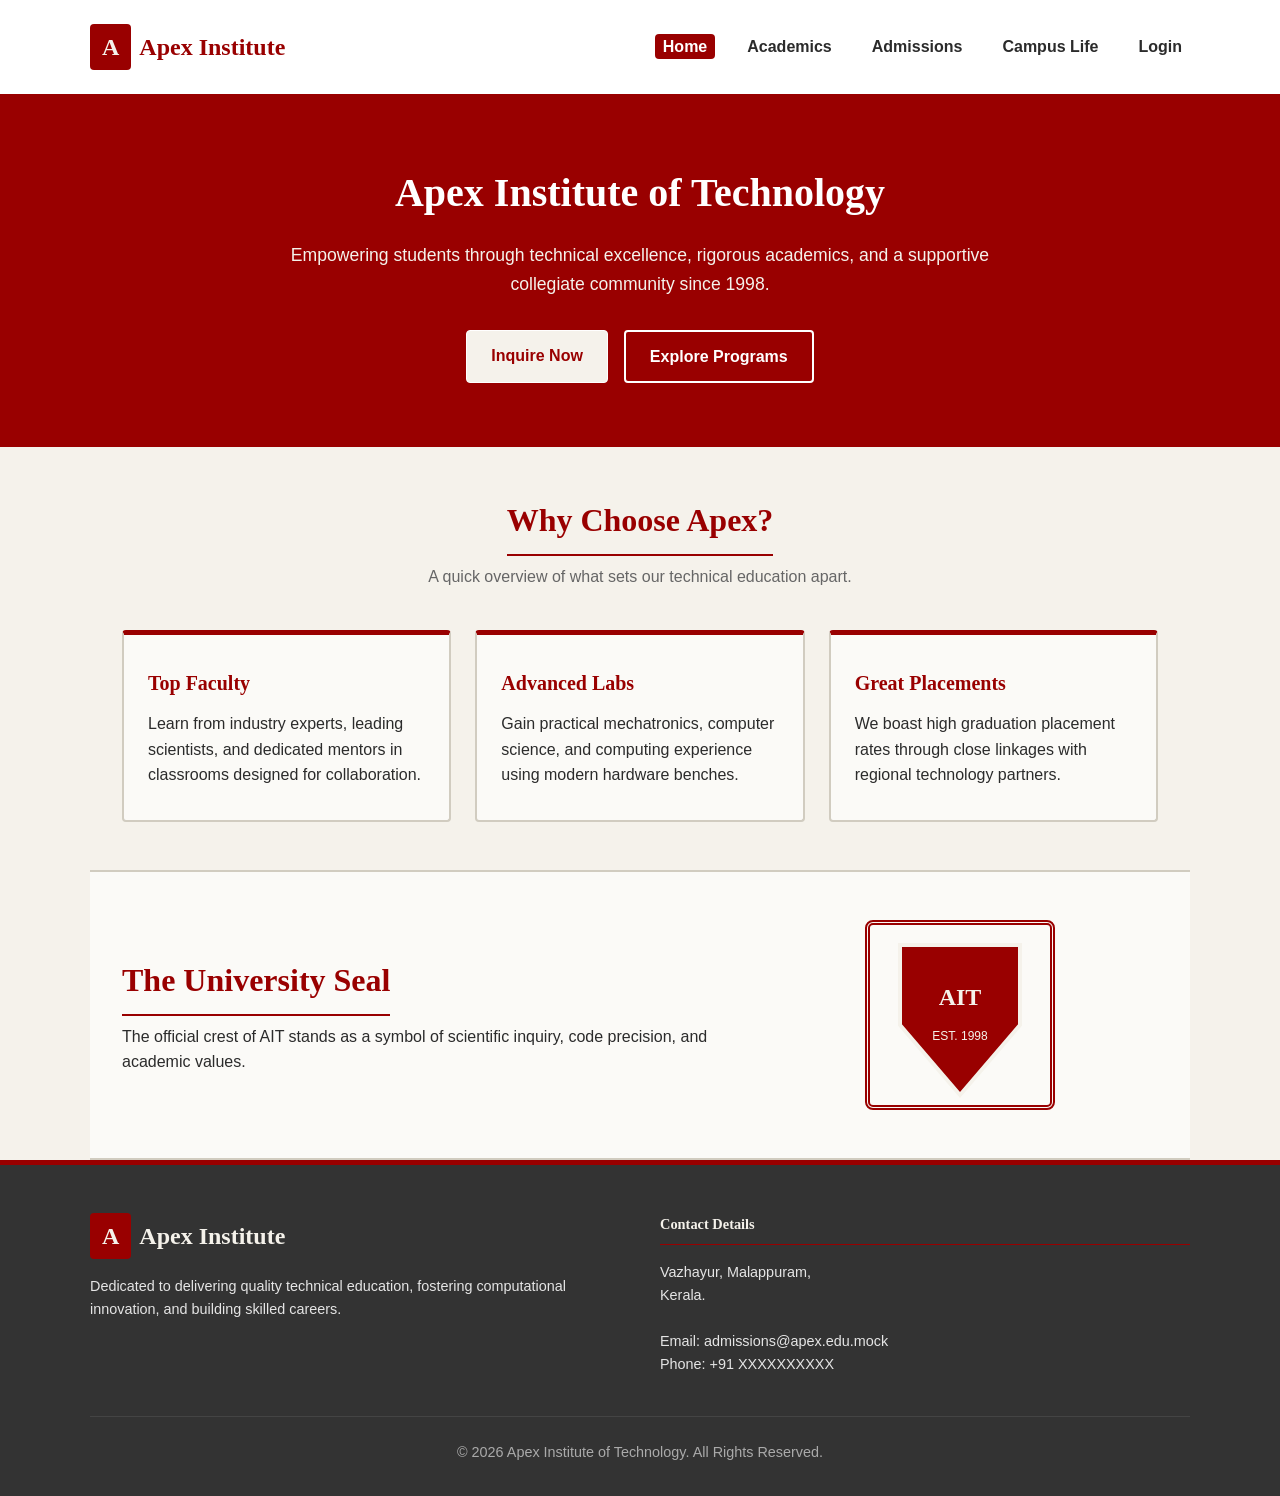
==== index.html @ f692a54b "initial commit" ====
<html>
<head>
   <title>Home | Apex Institute of Technology</title>
  <link rel="stylesheet" href="style.css">
</head>
<body>

  <header>
    <div class="nav-container">
      <a href="index.html" class="logo" id="header-logo">
        <div class="logo-icon">A</div>
        <span class="logo-text">Apex Institute</span>
      </a>
      <nav aria-label="Main Navigation">
        <ul class="nav-links">
          <li><a href="index.html" class="active" id="nav-home">Home</a></li>
          <li><a href="academics.html" id="nav-academics">Academics</a></li>
          <li><a href="admissions.html" id="nav-admissions">Admissions</a></li>
          <li><a href="campus.html" id="nav-campus">Campus Life</a></li>
          <li><a href="login.html" id="nav-login">Login</a></li>
        </ul>
      </nav>
    </div>
  </header>

  <section class="hero" aria-label="Welcome Banner">
    <h1>Apex Institute of Technology</h1>
    <p>Empowering students through technical excellence, rigorous academics, and a supportive collegiate community since 1998.</p>
    <div class="hero-btns">
      <a href="admissions.html" class="btn btn-primary" id="hero-btn-apply">Inquire Now</a>
      <a href="academics.html" class="btn btn-outline" id="hero-btn-courses">Explore Programs</a>
    </div>
  </section>

  <main>
    <section class="section" aria-label="Key Highlights">
      <div class="section-header">
        <h2 class="section-title">Why Choose Apex?</h2>
        <p class="section-subtitle">A quick overview of what sets our technical education apart.</p>
      </div>
      
      <div class="grid-three">
        <div class="card" id="card-faculty">
          <h3 class="card-title">Top Faculty</h3>
          <p>Learn from industry experts, leading scientists, and dedicated mentors in classrooms designed for collaboration.</p>
        </div>
        
        <div class="card" id="card-research">
          <h3 class="card-title">Advanced Labs</h3>
          <p>Gain practical mechatronics, computer science, and computing experience using modern hardware benches.</p>
        </div>
        
        <div class="card" id="card-placements">
          <h3 class="card-title">Great Placements</h3>
          <p>We boast high graduation placement rates through close linkages with regional technology partners.</p>
        </div>
      </div>
    </section>

    <section class="section canvas-section" aria-label="University Emblem">
      <div class="canvas-container">
        <div class="canvas-info">
          <h2 class="section-title" style="text-align: left;">The University Seal</h2>
          <p>The official crest of AIT stands as a symbol of scientific inquiry, code precision, and academic values.</p>
        </div>
        <div class="canvas-visual">
          <canvas id="academic-shield" width="180" height="180" aria-label="Apex Academic Seal Shield">
            Apex Crest
          </canvas>
        </div>
      </div>
    </section>
  </main>

  <footer>
    <div class="footer-container">
      <div class="footer-grid">
        <div class="footer-col">
          <div class="footer-logo">
            <div class="logo-icon">A</div>
            <span class="logo-text">Apex Institute</span>
          </div>
          <p>Dedicated to delivering quality technical education, fostering computational innovation, and building skilled careers.</p>
        </div>

        <div class="footer-col">
          <h4>Contact Details</h4>
          <p>
            Vazhayur, Malappuram,<br>
            Kerala.<br><br>
            Email: admissions@apex.edu.mock<br>
            Phone: +91 XXXXXXXXXX
          </p>
        </div>
      </div>
      <div class="footer-bottom">
        <p>&copy; 2026 Apex Institute of Technology. All Rights Reserved.</p>
      </div>
    </div>
  </footer>

  <script src="jquery-3.7.1.min.js"></script>
  <script src="main.js"></script>
</body>
</html>
---- style.css ----
* {
  box-sizing: border-box;
  margin: 0;
  padding: 0;
}

body {
  font-family: Arial, sans-serif;
  color: #2b2b2b;
  background-color: #f5f2eb;
  line-height: 1.6;
}

h1,
h2,
h3,
h4 {
  font-family: Georgia, serif;
  color: #990000;
  margin-bottom: 0.5rem;
}

a {
  text-decoration: none;
  color: inherit;
}

header {
  background-color: #ffffff;
  border-bottom: 3px solid #990000;
  padding: 1.5rem 2rem;
}

.nav-container {
  max-width: 1100px;
  margin: 0 auto;
  display: flex;
  justify-content: space-between;
  align-items: center;
}

.logo {
  display: flex;
  align-items: center;
  gap: 0.5rem;
}

.logo-icon {
  background-color: #990000;
  color: #f5f2eb;
  font-family: Georgia, serif;
  font-weight: bold;
  padding: 0.25rem 0.75rem;
  font-size: 1.5rem;
  border-radius: 4px;
}

.logo-text {
  font-family: Georgia, serif;
  font-size: 1.5rem;
  font-weight: bold;
  color: #990000;
}

.nav-links {
  display: flex;
  list-style: none;
  gap: 1.5rem;
}

.nav-links a {
  font-weight: bold;
  color: #2b2b2b;
  padding: 0.25rem 0.5rem;
}

.nav-links a:hover,
.nav-links a.active {
  color: #ffffff;
  background-color: #990000;
  border-radius: 4px;
}

.hero {
  background-color: #990000;
  color: #f5f2eb;
  padding: 4rem 2rem;
  text-align: center;
}

.hero h1 {
  color: #ffffff;
  font-size: 2.5rem;
  margin-bottom: 1rem;
}

.hero p {
  font-size: 1.1rem;
  max-width: 700px;
  margin: 0 auto 2rem auto;
}

.hero-btns {
  display: flex;
  justify-content: center;
  gap: 1rem;
}

.btn {
  display: inline-block;
  padding: 0.75rem 1.5rem;
  font-weight: bold;
  border-radius: 4px;
  cursor: pointer;
  border: none;
  font-size: 1rem;
}

.btn-primary {
  background-color: #f5f2eb;
  color: #990000;
  border: 1px solid #ffffff;
}

.btn-primary:hover {
  background-color: #e5e2db;
}

.btn-outline {
  background-color: transparent;
  color: #ffffff;
  border: 2px solid #ffffff;
}

.btn-outline:hover {
  background-color: rgba(255, 255, 255, 0.1);
}

.section {
  max-width: 1100px;
  margin: 0 auto;
  padding: 3rem 2rem;
}

.section-header {
  text-align: center;
  margin-bottom: 2.5rem;
}

.section-title {
  font-size: 2rem;
  border-bottom: 2px solid #990000;
  display: inline-block;
  padding-bottom: 0.5rem;
  margin-bottom: 0.5rem;
}

.section-subtitle {
  color: #666666;
  font-size: 1rem;
}

.grid-three {
  display: flex;
  gap: 1.5rem;
  flex-wrap: wrap;
}

.card {
  background-color: #fbfaf7;
  border: 2px solid #d1ccc0;
  border-top: 5px solid #990000;
  border-radius: 4px;
  padding: 2rem 1.5rem;
  flex: 1;
  min-width: 280px;
}

.card-title {
  font-size: 1.25rem;
  margin-bottom: 0.75rem;
}

.canvas-section {
  background-color: #fbfaf7;
  border-top: 2px solid #d1ccc0;
  border-bottom: 2px solid #d1ccc0;
}

.canvas-container {
  display: flex;
  align-items: center;
  justify-content: space-between;
  gap: 3rem;
}

.canvas-info {
  flex: 1.2;
}

.canvas-visual {
  flex: 0.8;
  display: flex;
  justify-content: center;
}

#academic-shield {
  background-color: #fbfaf7;
  border: 5px double #990000;
  border-radius: 8px;
}

ul.styled-list {
  list-style: none;
}

ul.styled-list li {
  margin-bottom: 1.25rem;
  padding-left: 1.25rem;
  position: relative;
}

ul.styled-list li::before {
  content: '▪';
  color: #990000;
  position: absolute;
  left: 0;
}

ul.styled-list li strong {
  display: block;
  color: #990000;
  margin-bottom: 0.2rem;
}

.table-container {
  background-color: #fbfaf7;
  border: 2px solid #990000;
  border-radius: 4px;
  overflow-x: auto;
  margin-bottom: 2rem;
}

table {
  width: 100%;
  border-collapse: collapse;
}

th {
  background-color: #990000;
  color: #ffffff;
  font-family: Georgia, serif;
  font-weight: bold;
  padding: 1rem;
  text-align: left;
  border-bottom: 2px solid #7f0000;
}

td {
  padding: 1rem;
  border-bottom: 1px solid #d1ccc0;
}

tbody tr:nth-child(even) {
  background-color: #f5f2eb;
}

.badge-program {
  background-color: #990000;
  color: #ffffff;
  padding: 0.15rem 0.5rem;
  font-size: 0.8rem;
  font-weight: bold;
  border-radius: 2px;
}

.form-card {
  background-color: #fbfaf7;
  border: 2px solid #990000;
  border-radius: 4px;
  padding: 2.5rem;
  max-width: 750px;
  margin: 0 auto;
}

.form-group {
  margin-bottom: 1.5rem;
}

.form-row {
  display: flex;
  gap: 1.5rem;
}

.form-row .form-group {
  flex: 1;
}

label {
  display: block;
  font-weight: bold;
  margin-bottom: 0.5rem;
  color: #990000;
}

input[type="text"],
input[type="email"],
input[type="tel"],
input[type="date"],
input[type="password"],
select,
textarea {
  width: 100%;
  padding: 0.75rem;
  border: 1px solid #d1ccc0;
  border-radius: 4px;
  font-size: 0.95rem;
  background-color: #ffffff;
  color: #2b2b2b;
  outline: none;
}

input:focus,
select:focus,
textarea:focus {
  border: 2px solid #990000;
}

.radio-group,
.checkbox-group {
  margin-top: 0.5rem;
}

.option-label {
  display: block;
  margin-bottom: 0.5rem;
  font-weight: normal;
  cursor: pointer;
}

input[type="radio"],
input[type="checkbox"] {
  margin-right: 0.5rem;
  accent-color: #990000;
}

textarea {
  resize: vertical;
  min-height: 100px;
}

.form-disclaimer {
  font-size: 0.85rem;
  color: #666666;
  margin-bottom: 1.5rem;
}

.gallery-grid {
  display: flex;
  gap: 1.5rem;
  flex-wrap: wrap;
}

.gallery-item {
  background-color: #fbfaf7;
  border: 2px solid #d1ccc0;
  border-radius: 4px;
  width: calc(50% - 0.75rem);
  min-width: 290px;
  overflow: hidden;
}

.gallery-item img {
  width: 100%;
  height: 220px;
  object-fit: cover;
  display: block;
  border-bottom: 2px solid #d1ccc0;
}

.gallery-caption {
  padding: 1rem;
}

.gallery-caption h4 {
  color: #990000;
  font-size: 1.1rem;
  margin-bottom: 0.25rem;
}

.gallery-caption p {
  font-size: 0.9rem;
  color: #555555;
}

footer {
  background-color: #333333;
  color: #e5e5e5;
  padding: 3rem 2rem 2rem 2rem;
  border-top: 5px solid #990000;
  font-size: 0.9rem;
}

.footer-container {
  max-width: 1100px;
  margin: 0 auto;
}

.footer-grid {
  display: flex;
  flex-wrap: wrap;
  gap: 2.5rem;
  margin-bottom: 2.5rem;
}

.footer-col {
  flex: 1;
  min-width: 200px;
}

.footer-col h4 {
  color: #f5f2eb;
  border-bottom: 1px solid #990000;
  padding-bottom: 0.5rem;
  margin-bottom: 1rem;
}

.footer-logo {
  display: flex;
  align-items: center;
  gap: 0.5rem;
  margin-bottom: 1rem;
}

.footer-logo .logo-text {
  color: #f5f2eb;
}

.footer-bottom {
  text-align: center;
  border-top: 1px solid #444444;
  padding-top: 1.5rem;
  color: #aaaaaa;
}

@media (max-width: 768px) {
  .nav-container {
    flex-direction: column;
    gap: 1rem;
    text-align: center;
  }

  .nav-links {
    justify-content: center;
  }

  .canvas-container {
    flex-direction: column;
    gap: 2rem;
  }

  .form-row {
    flex-direction: column;
    gap: 0;
  }

  .gallery-item {
    width: 100%;
  }
}

/* Simple Interactivity Styles */
.highlight-row {
  background-color: #ffd2d2 !important;
}
table tbody tr,
.gallery-item {
  cursor: pointer;
}
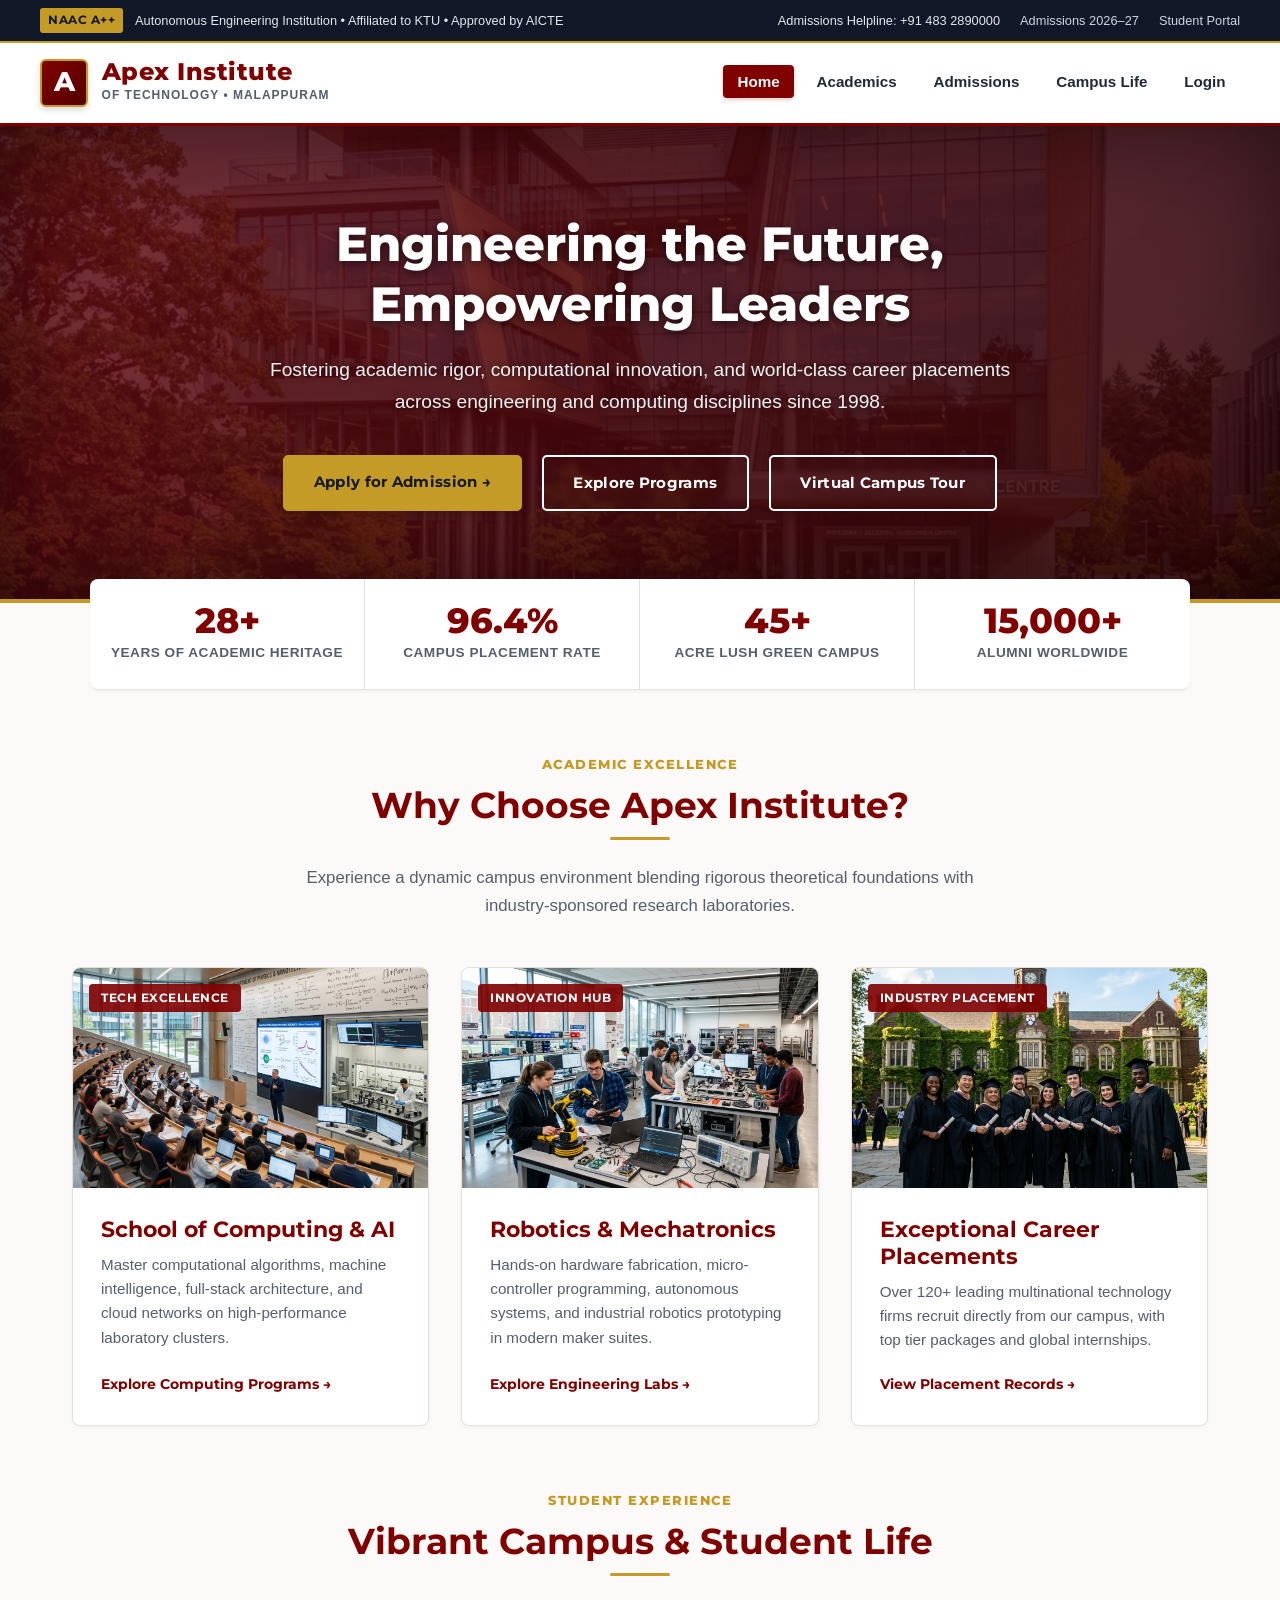
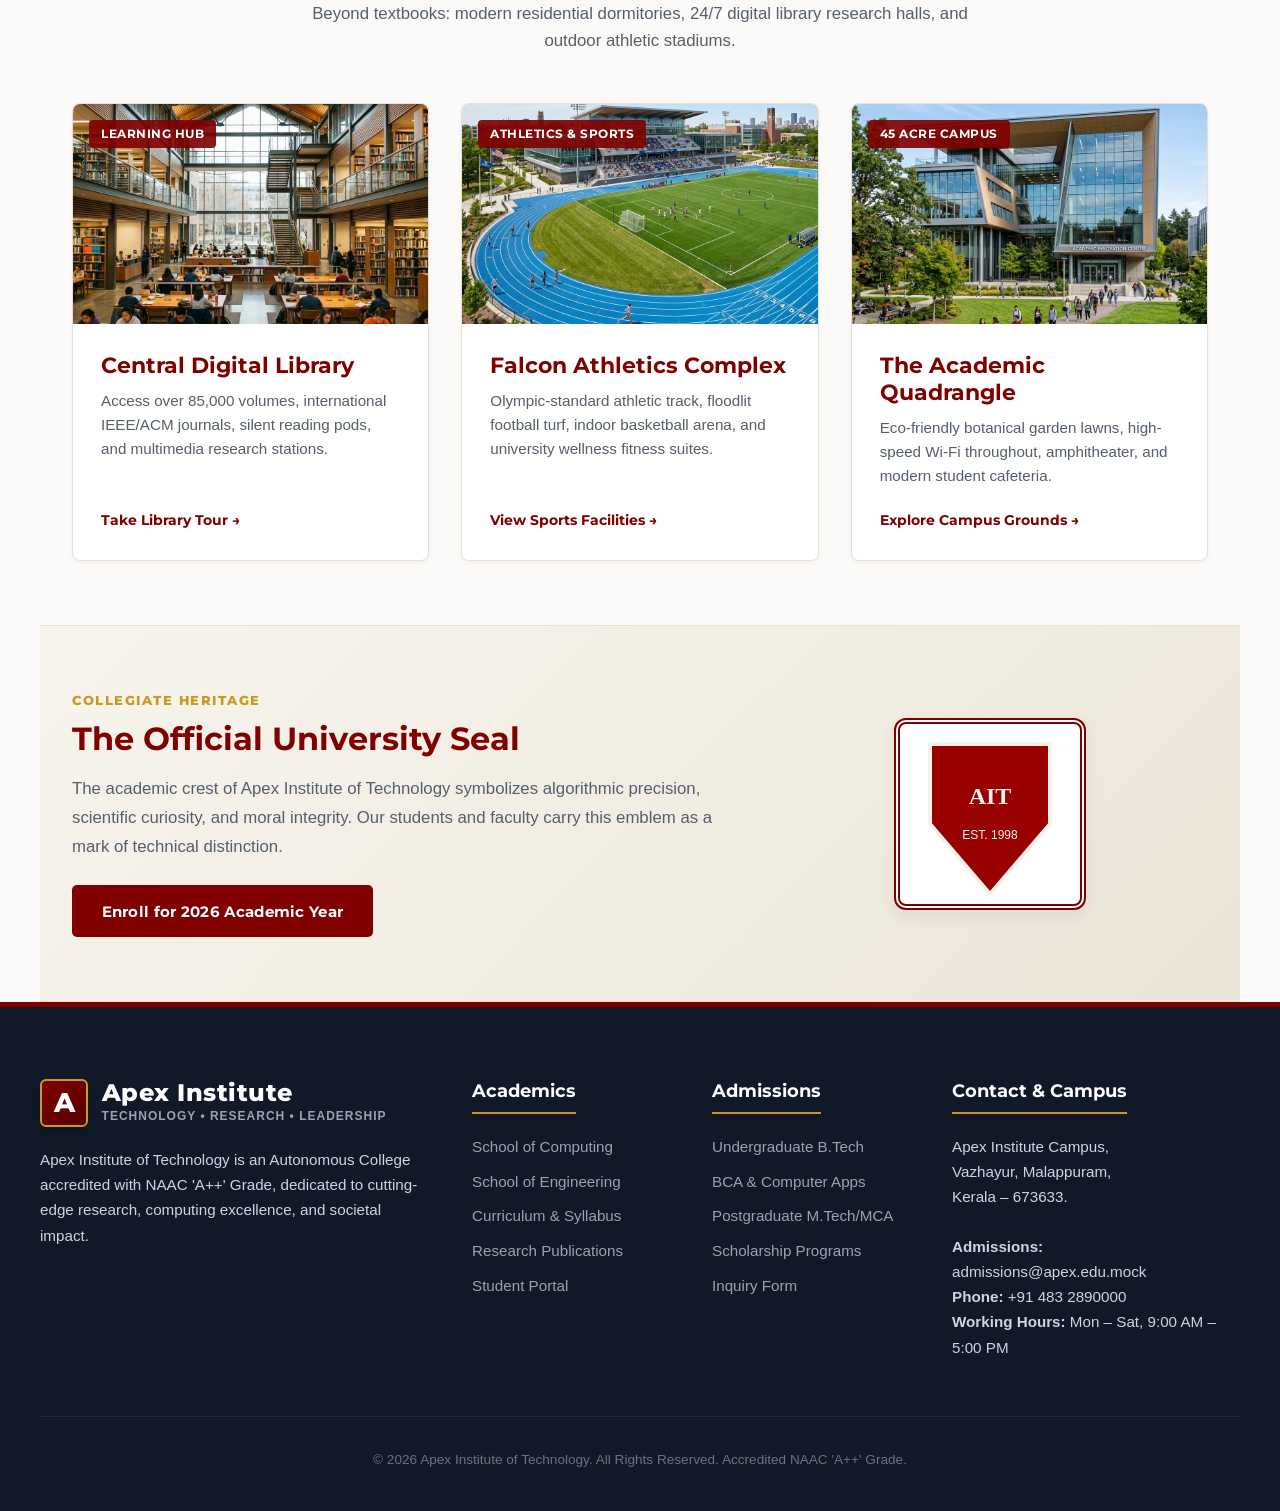
==== commit fc7af5e2: "second commit" ====
--- a/index.html
+++ b/index.html
@@ -1,15 +1,37 @@
-<html>
+<!DOCTYPE html>
+<html lang="en">
 <head>
-   <title>Home | Apex Institute of Technology</title>
+  <meta charset="UTF-8">
+  <meta name="viewport" content="width=device-width, initial-scale=1.0">
+  <title>Apex Institute of Technology | Autonomous Engineering &amp; Computing College</title>
   <link rel="stylesheet" href="style.css">
 </head>
 <body>
 
+  <!-- Top Notice / University Accreditation Ribbon -->
+  <div class="top-notice-bar">
+    <div class="top-notice-content">
+      <div class="top-notice-badges">
+        <span class="accred-badge">NAAC A++</span>
+        <span>Autonomous Engineering Institution &bull; Affiliated to KTU &bull; Approved by AICTE</span>
+      </div>
+      <div class="top-quick-links">
+        <span>Admissions Helpline: +91 483 2890000</span>
+        <a href="admissions.html">Admissions 2026–27</a>
+        <a href="login.html">Student Portal</a>
+      </div>
+    </div>
+  </div>
+
+  <!-- Header -->
   <header>
     <div class="nav-container">
       <a href="index.html" class="logo" id="header-logo">
         <div class="logo-icon">A</div>
-        <span class="logo-text">Apex Institute</span>
+        <div class="logo-text-group">
+          <span class="logo-text">Apex Institute</span>
+          <span class="logo-tagline">Of Technology &bull; Malappuram</span>
+        </div>
       </a>
       <nav aria-label="Main Navigation">
         <ul class="nav-links">
@@ -23,45 +45,147 @@
     </div>
   </header>
 
+  <!-- Hero Section with Campus Photography -->
   <section class="hero" aria-label="Welcome Banner">
-    <h1>Apex Institute of Technology</h1>
-    <p>Empowering students through technical excellence, rigorous academics, and a supportive collegiate community since 1998.</p>
+    <h1>Engineering the Future,<br>Empowering Leaders</h1>
+    <p>Fostering academic rigor, computational innovation, and world-class career placements across engineering and computing disciplines since 1998.</p>
     <div class="hero-btns">
-      <a href="admissions.html" class="btn btn-primary" id="hero-btn-apply">Inquire Now</a>
+      <a href="admissions.html" class="btn btn-primary" id="hero-btn-apply">Apply for Admission &rarr;</a>
       <a href="academics.html" class="btn btn-outline" id="hero-btn-courses">Explore Programs</a>
+      <a href="campus.html" class="btn btn-outline" id="hero-btn-campus">Virtual Campus Tour</a>
     </div>
   </section>
 
+  <!-- Fast Facts / Collegiate Stats Strip -->
+  <div class="stats-strip">
+    <div class="stats-strip-grid">
+      <div class="stat-strip-item">
+        <div class="stat-strip-num">28+</div>
+        <div class="stat-strip-label">Years of Academic Heritage</div>
+      </div>
+      <div class="stat-strip-item">
+        <div class="stat-strip-num">96.4%</div>
+        <div class="stat-strip-label">Campus Placement Rate</div>
+      </div>
+      <div class="stat-strip-item">
+        <div class="stat-strip-num">45+</div>
+        <div class="stat-strip-label">Acre Lush Green Campus</div>
+      </div>
+      <div class="stat-strip-item">
+        <div class="stat-strip-num">15,000+</div>
+        <div class="stat-strip-label">Alumni Worldwide</div>
+      </div>
+    </div>
+  </div>
+
   <main>
+    <!-- Section 1: Academic & Research Excellence with Photos -->
     <section class="section" aria-label="Key Highlights">
       <div class="section-header">
-        <h2 class="section-title">Why Choose Apex?</h2>
-        <p class="section-subtitle">A quick overview of what sets our technical education apart.</p>
+        <span class="section-tag">Academic Excellence</span>
+        <h2 class="section-title">Why Choose Apex Institute?</h2>
+        <p class="section-subtitle">Experience a dynamic campus environment blending rigorous theoretical foundations with industry-sponsored research laboratories.</p>
       </div>
       
       <div class="grid-three">
-        <div class="card" id="card-faculty">
-          <h3 class="card-title">Top Faculty</h3>
-          <p>Learn from industry experts, leading scientists, and dedicated mentors in classrooms designed for collaboration.</p>
-        </div>
-        
-        <div class="card" id="card-research">
-          <h3 class="card-title">Advanced Labs</h3>
-          <p>Gain practical mechatronics, computer science, and computing experience using modern hardware benches.</p>
-        </div>
-        
-        <div class="card" id="card-placements">
-          <h3 class="card-title">Great Placements</h3>
-          <p>We boast high graduation placement rates through close linkages with regional technology partners.</p>
+        <!-- Feature Photo Card 1: Computing -->
+        <div class="photo-card" id="card-computing">
+          <div class="photo-card-img-wrapper">
+            <img src="photos/classroom.png" alt="Advanced Computer Science Lab Workstations at Apex Institute">
+            <span class="photo-card-badge">Tech Excellence</span>
+          </div>
+          <div class="photo-card-body">
+            <h3>School of Computing &amp; AI</h3>
+            <p>Master computational algorithms, machine intelligence, full-stack architecture, and cloud networks on high-performance laboratory clusters.</p>
+            <a href="academics.html" class="photo-card-link">Explore Computing Programs &rarr;</a>
+          </div>
+        </div>
+
+        <!-- Feature Photo Card 2: Robotics & Engineering -->
+        <div class="photo-card" id="card-research">
+          <div class="photo-card-img-wrapper">
+            <img src="photos/robotics_lab.jpg" alt="Robotics and Engineering Research Lab at Apex Institute">
+            <span class="photo-card-badge">Innovation Hub</span>
+          </div>
+          <div class="photo-card-body">
+            <h3>Robotics &amp; Mechatronics</h3>
+            <p>Hands-on hardware fabrication, micro-controller programming, autonomous systems, and industrial robotics prototyping in modern maker suites.</p>
+            <a href="academics.html" class="photo-card-link">Explore Engineering Labs &rarr;</a>
+          </div>
+        </div>
+
+        <!-- Feature Photo Card 3: Placements & Graduation -->
+        <div class="photo-card" id="card-placements">
+          <div class="photo-card-img-wrapper">
+            <img src="photos/convocation.jpg" alt="Graduation Convocation Ceremony at Apex Institute">
+            <span class="photo-card-badge">Industry Placement</span>
+          </div>
+          <div class="photo-card-body">
+            <h3>Exceptional Career Placements</h3>
+            <p>Over 120+ leading multinational technology firms recruit directly from our campus, with top tier packages and global internships.</p>
+            <a href="admissions.html" class="photo-card-link">View Placement Records &rarr;</a>
+          </div>
         </div>
       </div>
     </section>
 
+    <!-- Section 2: Campus Life Highlights with Photo Teasers -->
+    <section class="section" style="padding-top: 0;" aria-label="Campus Life Overview">
+      <div class="section-header">
+        <span class="section-tag">Student Experience</span>
+        <h2 class="section-title">Vibrant Campus &amp; Student Life</h2>
+        <p class="section-subtitle">Beyond textbooks: modern residential dormitories, 24/7 digital library research halls, and outdoor athletic stadiums.</p>
+      </div>
+
+      <div class="grid-three">
+        <div class="photo-card">
+          <div class="photo-card-img-wrapper">
+            <img src="photos/library.png" alt="AIT Central Digital Library">
+            <span class="photo-card-badge">Learning Hub</span>
+          </div>
+          <div class="photo-card-body">
+            <h3>Central Digital Library</h3>
+            <p>Access over 85,000 volumes, international IEEE/ACM journals, silent reading pods, and multimedia research stations.</p>
+            <a href="campus.html" class="photo-card-link">Take Library Tour &rarr;</a>
+          </div>
+        </div>
+
+        <div class="photo-card">
+          <div class="photo-card-img-wrapper">
+            <img src="photos/sports.png" alt="Apex Falcon Athletics Sports Complex">
+            <span class="photo-card-badge">Athletics &amp; Sports</span>
+          </div>
+          <div class="photo-card-body">
+            <h3>Falcon Athletics Complex</h3>
+            <p>Olympic-standard athletic track, floodlit football turf, indoor basketball arena, and university wellness fitness suites.</p>
+            <a href="campus.html" class="photo-card-link">View Sports Facilities &rarr;</a>
+          </div>
+        </div>
+
+        <div class="photo-card">
+          <div class="photo-card-img-wrapper">
+            <img src="photos/campus_hero.png" alt="Apex Quadrangle Campus Architecture">
+            <span class="photo-card-badge">45 Acre Campus</span>
+          </div>
+          <div class="photo-card-body">
+            <h3>The Academic Quadrangle</h3>
+            <p>Eco-friendly botanical garden lawns, high-speed Wi-Fi throughout, amphitheater, and modern student cafeteria.</p>
+            <a href="campus.html" class="photo-card-link">Explore Campus Grounds &rarr;</a>
+          </div>
+        </div>
+      </div>
+    </section>
+
+    <!-- Section 3: University Seal on Canvas -->
     <section class="section canvas-section" aria-label="University Emblem">
       <div class="canvas-container">
         <div class="canvas-info">
-          <h2 class="section-title" style="text-align: left;">The University Seal</h2>
-          <p>The official crest of AIT stands as a symbol of scientific inquiry, code precision, and academic values.</p>
+          <span class="section-tag">Collegiate Heritage</span>
+          <h2>The Official University Seal</h2>
+          <p>The academic crest of Apex Institute of Technology symbolizes algorithmic precision, scientific curiosity, and moral integrity. Our students and faculty carry this emblem as a mark of technical distinction.</p>
+          <div style="margin-top: 1rem;">
+            <a href="admissions.html" class="btn btn-maroon">Enroll for 2026 Academic Year</a>
+          </div>
         </div>
         <div class="canvas-visual">
           <canvas id="academic-shield" width="180" height="180" aria-label="Apex Academic Seal Shield">
@@ -72,29 +196,57 @@
     </section>
   </main>
 
+  <!-- Rich University Footer -->
   <footer>
     <div class="footer-container">
       <div class="footer-grid">
         <div class="footer-col">
           <div class="footer-logo">
             <div class="logo-icon">A</div>
-            <span class="logo-text">Apex Institute</span>
-          </div>
-          <p>Dedicated to delivering quality technical education, fostering computational innovation, and building skilled careers.</p>
-        </div>
-
-        <div class="footer-col">
-          <h4>Contact Details</h4>
+            <div class="logo-text-group">
+              <span class="logo-text">Apex Institute</span>
+              <span class="logo-tagline" style="color: #9ca3af;">Technology &bull; Research &bull; Leadership</span>
+            </div>
+          </div>
+          <p>Apex Institute of Technology is an Autonomous College accredited with NAAC 'A++' Grade, dedicated to cutting-edge research, computing excellence, and societal impact.</p>
+        </div>
+
+        <div class="footer-col">
+          <h4>Academics</h4>
+          <ul class="footer-links">
+            <li><a href="academics.html">School of Computing</a></li>
+            <li><a href="academics.html">School of Engineering</a></li>
+            <li><a href="academics.html">Curriculum &amp; Syllabus</a></li>
+            <li><a href="academics.html">Research Publications</a></li>
+            <li><a href="login.html">Student Portal</a></li>
+          </ul>
+        </div>
+
+        <div class="footer-col">
+          <h4>Admissions</h4>
+          <ul class="footer-links">
+            <li><a href="admissions.html">Undergraduate B.Tech</a></li>
+            <li><a href="admissions.html">BCA &amp; Computer Apps</a></li>
+            <li><a href="admissions.html">Postgraduate M.Tech/MCA</a></li>
+            <li><a href="admissions.html">Scholarship Programs</a></li>
+            <li><a href="admissions.html">Inquiry Form</a></li>
+          </ul>
+        </div>
+
+        <div class="footer-col">
+          <h4>Contact &amp; Campus</h4>
           <p>
+            Apex Institute Campus,<br>
             Vazhayur, Malappuram,<br>
-            Kerala.<br><br>
-            Email: admissions@apex.edu.mock<br>
-            Phone: +91 XXXXXXXXXX
+            Kerala &ndash; 673633.<br><br>
+            <strong>Admissions:</strong> admissions@apex.edu.mock<br>
+            <strong>Phone:</strong> +91 483 2890000<br>
+            <strong>Working Hours:</strong> Mon &ndash; Sat, 9:00 AM &ndash; 5:00 PM
           </p>
         </div>
       </div>
       <div class="footer-bottom">
-        <p>&copy; 2026 Apex Institute of Technology. All Rights Reserved.</p>
+        <p>&copy; 2026 Apex Institute of Technology. All Rights Reserved. Accredited NAAC 'A++' Grade.</p>
       </div>
     </div>
   </footer>
--- a/style.css
+++ b/style.css
@@ -1,3 +1,38 @@
+/* ==========================================================================
+   Apex Institute of Technology - Collegiate Design System (style.css)
+   Theme: Classic Ivy & Modern Technical University
+   Colors: Imperial Crimson (#800000, #990000), Warm Ivory (#fbfaf8),
+           Campus Gold (#c59b27), Deep Charcoal (#1f2937, #111827)
+   ========================================================================== */
+
+@import url('https://fonts.googleapis.com/css2?family=Montserrat:ital,wght@0,300;0,400;0,500;0,600;0,700;0,800;0,900;1,400;1,600;1,700&display=swap');
+@import url('https://fonts.cdnfonts.com/css/google-sans');
+
+:root {
+  --primary-color: #800000;
+  --primary-hover: #660000;
+  --primary-light: #990000;
+  --primary-subtle: #fdf3f3;
+  --accent-gold: #c59b27;
+  --accent-gold-hover: #b0881d;
+  --accent-gold-light: #fef9e8;
+  --text-main: #1f2937;
+  --text-muted: #555e6d;
+  --text-light: #f5f2eb;
+  --bg-page: #fbfaf8;
+  --bg-card: #ffffff;
+  --border-light: #e5e0d8;
+  --border-accent: #990000;
+  --font-heading: 'Montserrat', -apple-system, BlinkMacSystemFont, 'Segoe UI', Roboto, sans-serif;
+  --font-body: 'Google Sans', 'Product Sans', -apple-system, BlinkMacSystemFont, 'Segoe UI', Roboto, sans-serif;
+  --font-serif: var(--font-heading);
+  --font-sans: var(--font-body);
+  --shadow-sm: 0 2px 4px rgba(0, 0, 0, 0.04);
+  --shadow-md: 0 6px 16px rgba(0, 0, 0, 0.07);
+  --shadow-lg: 0 12px 28px rgba(0, 0, 0, 0.1);
+  --transition: all 0.3s cubic-bezier(0.16, 1, 0.3, 1);
+}
+
 * {
   box-sizing: border-box;
   margin: 0;
@@ -5,34 +40,100 @@
 }
 
 body {
-  font-family: Arial, sans-serif;
-  color: #2b2b2b;
-  background-color: #f5f2eb;
-  line-height: 1.6;
+  font-family: var(--font-body);
+  color: var(--text-main);
+  background-color: var(--bg-page);
+  line-height: 1.65;
+  -webkit-font-smoothing: antialiased;
 }
 
 h1,
 h2,
 h3,
-h4 {
-  font-family: Georgia, serif;
-  color: #990000;
-  margin-bottom: 0.5rem;
+h4,
+h5,
+h6 {
+  font-family: var(--font-heading);
+  color: var(--primary-color);
+  font-weight: 700;
+  line-height: 1.25;
+  margin-bottom: 0.75rem;
 }
 
 a {
   text-decoration: none;
   color: inherit;
-}
-
+  transition: var(--transition);
+}
+
+/* ==========================================================================
+   Top Notice / University Accreditation Bar
+   ========================================================================== */
+.top-notice-bar {
+  background-color: #111827;
+  color: #e5e7eb;
+  font-size: 0.8rem;
+  padding: 0.5rem 1rem;
+  border-bottom: 2px solid var(--accent-gold);
+}
+
+.top-notice-content {
+  max-width: 1200px;
+  margin: 0 auto;
+  display: flex;
+  justify-content: space-between;
+  align-items: center;
+  flex-wrap: wrap;
+  gap: 0.5rem;
+}
+
+.top-notice-badges {
+  display: flex;
+  align-items: center;
+  gap: 0.75rem;
+}
+
+.accred-badge {
+  background-color: var(--accent-gold);
+  color: #111827;
+  font-family: var(--font-heading);
+  font-weight: 700;
+  padding: 0.15rem 0.5rem;
+  border-radius: 3px;
+  font-size: 0.75rem;
+  text-transform: uppercase;
+  letter-spacing: 0.5px;
+}
+
+.top-quick-links {
+  display: flex;
+  gap: 1.25rem;
+}
+
+.top-quick-links a {
+  color: #d1d5db;
+  font-size: 0.8rem;
+}
+
+.top-quick-links a:hover {
+  color: var(--accent-gold);
+}
+
+/* ==========================================================================
+   Collegiate Header & Navigation
+   ========================================================================== */
 header {
   background-color: #ffffff;
-  border-bottom: 3px solid #990000;
-  padding: 1.5rem 2rem;
+  border-bottom: 3px solid var(--primary-color);
+  padding: 1rem 2rem;
+  box-shadow: var(--shadow-sm);
+  position: sticky;
+  top: 0;
+  z-index: 1000;
 }
 
 .nav-container {
-  max-width: 1100px;
+  max-width: 1200px;
   margin: 0 auto;
   display: flex;
   justify-content: space-between;
@@ -42,149 +143,435 @@
 .logo {
   display: flex;
   align-items: center;
+  gap: 0.85rem;
+}
+
+.logo-icon {
+  background: linear-gradient(135deg, var(--primary-color) 0%, #550000 100%);
+  color: #ffffff;
+  font-family: var(--font-serif);
+  font-weight: 800;
+  width: 48px;
+  height: 48px;
+  display: flex;
+  align-items: center;
+  justify-content: center;
+  font-size: 1.7rem;
+  border-radius: 6px;
+  border: 2px solid var(--accent-gold);
+  box-shadow: 0 3px 6px rgba(0, 0, 0, 0.15);
+}
+
+.logo-text-group {
+  display: flex;
+  flex-direction: column;
+}
+
+.logo-text {
+  font-family: var(--font-serif);
+  font-size: 1.5rem;
+  font-weight: 800;
+  color: var(--primary-color);
+  letter-spacing: 0.5px;
+  line-height: 1.1;
+}
+
+.logo-tagline {
+  font-size: 0.75rem;
+  color: var(--text-muted);
+  text-transform: uppercase;
+  letter-spacing: 1px;
+  font-weight: 600;
+}
+
+.nav-links {
+  display: flex;
+  list-style: none;
   gap: 0.5rem;
-}
-
-.logo-icon {
-  background-color: #990000;
-  color: #f5f2eb;
-  font-family: Georgia, serif;
-  font-weight: bold;
-  padding: 0.25rem 0.75rem;
-  font-size: 1.5rem;
+  align-items: center;
+}
+
+.nav-links a {
+  font-weight: 600;
+  color: var(--text-main);
+  padding: 0.5rem 0.9rem;
   border-radius: 4px;
-}
-
-.logo-text {
-  font-family: Georgia, serif;
-  font-size: 1.5rem;
-  font-weight: bold;
-  color: #990000;
-}
-
-.nav-links {
-  display: flex;
-  list-style: none;
-  gap: 1.5rem;
-}
-
-.nav-links a {
-  font-weight: bold;
-  color: #2b2b2b;
-  padding: 0.25rem 0.5rem;
+  font-size: 0.95rem;
+  transition: var(--transition);
 }
 
 .nav-links a:hover,
 .nav-links a.active {
   color: #ffffff;
-  background-color: #990000;
-  border-radius: 4px;
-}
-
+  background-color: var(--primary-color);
+  box-shadow: 0 2px 4px rgba(128, 0, 0, 0.2);
+}
+
+/* ==========================================================================
+   University Hero Sections
+   ========================================================================== */
 .hero {
-  background-color: #990000;
-  color: #f5f2eb;
-  padding: 4rem 2rem;
+  position: relative;
+  background: linear-gradient(135deg, rgba(100, 10, 18, 0.83) 0%, rgba(48, 4, 8, 0.88) 100%),
+    url('photos/campus_hero.png') center/cover no-repeat;
+  color: #ffffff;
+  padding: 5.5rem 2rem;
   text-align: center;
-}
+  border-bottom: 4px solid var(--accent-gold);
+  box-shadow: inset 0 0 100px rgba(0, 0, 0, 0.5);
+}
+
 
 .hero h1 {
   color: #ffffff;
-  font-size: 2.5rem;
-  margin-bottom: 1rem;
+  font-size: 3rem;
+  margin-bottom: 1.25rem;
+  font-weight: 800;
+  text-shadow: 0 2px 10px rgba(0, 0, 0, 0.6);
 }
 
 .hero p {
-  font-size: 1.1rem;
-  max-width: 700px;
-  margin: 0 auto 2rem auto;
+  font-size: 1.2rem;
+  max-width: 780px;
+  margin: 0 auto 2.25rem auto;
+  color: #ffffff;
+  opacity: 0.95;
+  line-height: 1.7;
+  text-shadow: 0 1px 6px rgba(0, 0, 0, 0.5);
 }
 
 .hero-btns {
   display: flex;
   justify-content: center;
-  gap: 1rem;
-}
-
+  gap: 1.25rem;
+  flex-wrap: wrap;
+}
+
+/* Button Styles */
 .btn {
+  font-family: var(--font-heading);
   display: inline-block;
-  padding: 0.75rem 1.5rem;
-  font-weight: bold;
-  border-radius: 4px;
+  padding: 0.85rem 1.85rem;
+  font-weight: 700;
+  border-radius: 5px;
   cursor: pointer;
   border: none;
-  font-size: 1rem;
+  font-size: 0.95rem;
+  text-align: center;
+  transition: var(--transition);
+  letter-spacing: 0.3px;
 }
 
 .btn-primary {
-  background-color: #f5f2eb;
-  color: #990000;
-  border: 1px solid #ffffff;
+  background-color: var(--accent-gold);
+  color: #111827;
+  border: 1px solid var(--accent-gold);
+  box-shadow: 0 4px 10px rgba(0, 0, 0, 0.15);
 }
 
 .btn-primary:hover {
-  background-color: #e5e2db;
+  background-color: #dfb135;
+  transform: translateY(-2px);
+  box-shadow: 0 6px 14px rgba(0, 0, 0, 0.2);
+}
+
+.btn-maroon {
+  background-color: var(--primary-color);
+  color: #ffffff;
+}
+
+.btn-maroon:hover {
+  background-color: var(--primary-hover);
+  transform: translateY(-2px);
 }
 
 .btn-outline {
   background-color: transparent;
   color: #ffffff;
   border: 2px solid #ffffff;
+  backdrop-filter: blur(3px);
 }
 
 .btn-outline:hover {
-  background-color: rgba(255, 255, 255, 0.1);
-}
-
+  background-color: rgba(255, 255, 255, 0.15);
+  border-color: #ffffff;
+  transform: translateY(-2px);
+}
+
+/* ==========================================================================
+   Campus Fast Facts / Stats Strip
+   ========================================================================== */
+.stats-strip {
+  background-color: #ffffff;
+  border-bottom: 1px solid var(--border-light);
+  box-shadow: var(--shadow-sm);
+  position: relative;
+  z-index: 10;
+  margin-top: -1.5rem;
+  border-radius: 8px;
+  max-width: 1100px;
+  margin-left: auto;
+  margin-right: auto;
+}
+
+.stats-strip-grid {
+  display: grid;
+  grid-template-columns: repeat(auto-fit, minmax(220px, 1fr));
+  divide-x: 1px solid var(--border-light);
+}
+
+.stat-strip-item {
+  padding: 1.5rem 1.25rem;
+  text-align: center;
+  border-right: 1px solid var(--border-light);
+}
+
+.stat-strip-item:last-child {
+  border-right: none;
+}
+
+.stat-strip-num {
+  font-family: var(--font-serif);
+  font-size: 2.2rem;
+  font-weight: 800;
+  color: var(--primary-color);
+  line-height: 1;
+  margin-bottom: 0.25rem;
+}
+
+.stat-strip-label {
+  font-size: 0.85rem;
+  color: var(--text-muted);
+  font-weight: 600;
+  text-transform: uppercase;
+  letter-spacing: 0.5px;
+}
+
+/* ==========================================================================
+   Layout Sections & Cards
+   ========================================================================== */
 .section {
-  max-width: 1100px;
+  max-width: 1200px;
   margin: 0 auto;
-  padding: 3rem 2rem;
+  padding: 4rem 2rem;
 }
 
 .section-header {
   text-align: center;
-  margin-bottom: 2.5rem;
+  margin-bottom: 3rem;
+  position: relative;
+}
+
+.section-tag {
+  color: var(--accent-gold);
+  font-family: var(--font-heading);
+  font-weight: 800;
+  text-transform: uppercase;
+  font-size: 0.8rem;
+  letter-spacing: 1.5px;
+  display: block;
+  margin-bottom: 0.5rem;
 }
 
 .section-title {
-  font-size: 2rem;
-  border-bottom: 2px solid #990000;
+  font-size: 2.25rem;
+  color: var(--primary-color);
+  position: relative;
   display: inline-block;
-  padding-bottom: 0.5rem;
-  margin-bottom: 0.5rem;
+  padding-bottom: 0.75rem;
+}
+
+.section-title::after {
+  content: '';
+  position: absolute;
+  bottom: 0;
+  left: 50%;
+  transform: translateX(-50%);
+  width: 60px;
+  height: 3px;
+  background-color: var(--accent-gold);
+  border-radius: 2px;
 }
 
 .section-subtitle {
-  color: #666666;
-  font-size: 1rem;
-}
-
+  color: var(--text-muted);
+  font-size: 1.05rem;
+  max-width: 680px;
+  margin: 0.75rem auto 0 auto;
+}
+
+/* Cards & Feature Grids */
 .grid-three {
-  display: flex;
-  gap: 1.5rem;
-  flex-wrap: wrap;
+  display: grid;
+  grid-template-columns: repeat(auto-fit, minmax(320px, 1fr));
+  gap: 2rem;
 }
 
 .card {
-  background-color: #fbfaf7;
-  border: 2px solid #d1ccc0;
-  border-top: 5px solid #990000;
+  background-color: var(--bg-card);
+  border: 1px solid var(--border-light);
+  border-top: 4px solid var(--primary-color);
+  border-radius: 6px;
+  padding: 2rem 1.75rem;
+  box-shadow: var(--shadow-sm);
+  transition: var(--transition);
+}
+
+.card:hover {
+  transform: translateY(-4px);
+  box-shadow: var(--shadow-md);
+}
+
+.card-title {
+  font-size: 1.35rem;
+  margin-bottom: 0.75rem;
+  color: var(--primary-color);
+}
+
+/* Collegiate Feature Cards with Photos */
+.photo-card {
+  background-color: #ffffff;
+  border-radius: 8px;
+  overflow: hidden;
+  box-shadow: var(--shadow-sm);
+  border: 1px solid var(--border-light);
+  transition: var(--transition);
+  display: flex;
+  flex-direction: column;
+}
+
+.photo-card:hover {
+  transform: translateY(-5px);
+  box-shadow: var(--shadow-lg);
+}
+
+.photo-card-img-wrapper {
+  position: relative;
+  overflow: hidden;
+  height: 220px;
+}
+
+.photo-card-img-wrapper img {
+  width: 100%;
+  height: 100%;
+  object-fit: cover;
+  transition: transform 0.6s cubic-bezier(0.16, 1, 0.3, 1);
+}
+
+.photo-card:hover .photo-card-img-wrapper img {
+  transform: scale(1.06);
+}
+
+.photo-card-badge {
+  position: absolute;
+  top: 1rem;
+  left: 1rem;
+  background-color: rgba(128, 0, 0, 0.9);
+  color: #ffffff;
+  font-family: var(--font-heading);
+  padding: 0.25rem 0.75rem;
   border-radius: 4px;
-  padding: 2rem 1.5rem;
+  font-size: 0.75rem;
+  font-weight: 700;
+  letter-spacing: 0.5px;
+  text-transform: uppercase;
+}
+
+.photo-card-body {
+  padding: 1.75rem;
   flex: 1;
-  min-width: 280px;
-}
-
-.card-title {
-  font-size: 1.25rem;
-  margin-bottom: 0.75rem;
-}
-
+  display: flex;
+  flex-direction: column;
+}
+
+.photo-card-body h3 {
+  font-size: 1.35rem;
+  margin-bottom: 0.6rem;
+}
+
+.photo-card-body p {
+  color: var(--text-muted);
+  font-size: 0.95rem;
+  line-height: 1.6;
+  margin-bottom: 1.25rem;
+  flex: 1;
+}
+
+.photo-card-link {
+  font-family: var(--font-heading);
+  font-weight: 700;
+  color: var(--primary-color);
+  display: inline-flex;
+  align-items: center;
+  gap: 0.4rem;
+  font-size: 0.9rem;
+}
+
+.photo-card-link:hover {
+  color: var(--accent-gold);
+  transform: translateX(4px);
+}
+
+/* ==========================================================================
+   Campus Life Photo Gallery
+   ========================================================================== */
+.gallery-grid {
+  display: grid;
+  grid-template-columns: repeat(auto-fit, minmax(320px, 1fr));
+  gap: 2rem;
+}
+
+.gallery-item {
+  background-color: #ffffff;
+  border-radius: 8px;
+  overflow: hidden;
+  box-shadow: var(--shadow-sm);
+  border: 1px solid var(--border-light);
+  transition: var(--transition);
+  cursor: pointer;
+}
+
+.gallery-item:hover {
+  transform: translateY(-5px);
+  box-shadow: var(--shadow-lg);
+}
+
+.gallery-item img {
+  width: 100%;
+  height: 250px;
+  object-fit: cover;
+  display: block;
+  transition: transform 0.5s ease;
+}
+
+.gallery-item:hover img {
+  transform: scale(1.05);
+}
+
+.gallery-caption {
+  padding: 1.25rem 1.5rem;
+  background-color: #ffffff;
+}
+
+.gallery-caption h4 {
+  font-size: 1.2rem;
+  color: var(--primary-color);
+  margin-bottom: 0.35rem;
+}
+
+.gallery-caption p {
+  font-size: 0.9rem;
+  color: var(--text-muted);
+  line-height: 1.5;
+}
+
+/* ==========================================================================
+   University Seal & Canvas Section
+   ========================================================================== */
 .canvas-section {
-  background-color: #fbfaf7;
-  border-top: 2px solid #d1ccc0;
-  border-bottom: 2px solid #d1ccc0;
+  background: linear-gradient(135deg, #f7f4ed 0%, #ece6d8 100%);
+  border-top: 1px solid var(--border-light);
+  border-bottom: 1px solid var(--border-light);
 }
 
 .canvas-container {
@@ -198,6 +585,18 @@
   flex: 1.2;
 }
 
+.canvas-info h2 {
+  font-size: 2rem;
+  margin-bottom: 1rem;
+}
+
+.canvas-info p {
+  font-size: 1.05rem;
+  color: var(--text-muted);
+  line-height: 1.7;
+  margin-bottom: 1.5rem;
+}
+
 .canvas-visual {
   flex: 0.8;
   display: flex;
@@ -205,82 +604,78 @@
 }
 
 #academic-shield {
-  background-color: #fbfaf7;
-  border: 5px double #990000;
-  border-radius: 8px;
-}
-
-ul.styled-list {
-  list-style: none;
-}
-
-ul.styled-list li {
-  margin-bottom: 1.25rem;
-  padding-left: 1.25rem;
-  position: relative;
-}
-
-ul.styled-list li::before {
-  content: '▪';
-  color: #990000;
-  position: absolute;
-  left: 0;
-}
-
-ul.styled-list li strong {
-  display: block;
-  color: #990000;
-  margin-bottom: 0.2rem;
-}
-
+  background-color: #ffffff;
+  border: 6px double var(--primary-color);
+  border-radius: 12px;
+  box-shadow: var(--shadow-md);
+}
+
+/* ==========================================================================
+   Tables & Curriculums
+   ========================================================================== */
 .table-container {
-  background-color: #fbfaf7;
-  border: 2px solid #990000;
-  border-radius: 4px;
+  background-color: #ffffff;
+  border: 1px solid var(--border-light);
+  border-radius: 6px;
   overflow-x: auto;
+  box-shadow: var(--shadow-sm);
   margin-bottom: 2rem;
 }
 
 table {
   width: 100%;
   border-collapse: collapse;
+  text-align: left;
 }
 
 th {
-  background-color: #990000;
-  color: #ffffff;
-  font-family: Georgia, serif;
-  font-weight: bold;
-  padding: 1rem;
-  text-align: left;
-  border-bottom: 2px solid #7f0000;
+  background-color: var(--primary-color);
+  color: #ffffff;
+  font-family: var(--font-serif);
+  font-weight: 700;
+  padding: 1.1rem 1.25rem;
+  font-size: 0.95rem;
+  border-bottom: 3px solid var(--accent-gold);
 }
 
 td {
-  padding: 1rem;
-  border-bottom: 1px solid #d1ccc0;
+  padding: 1.1rem 1.25rem;
+  border-bottom: 1px solid var(--border-light);
+  font-size: 0.95rem;
+  color: var(--text-main);
 }
 
 tbody tr:nth-child(even) {
-  background-color: #f5f2eb;
+  background-color: #fbfaf8;
+}
+
+tbody tr:hover {
+  background-color: #fef7f7;
 }
 
 .badge-program {
-  background-color: #990000;
-  color: #ffffff;
-  padding: 0.15rem 0.5rem;
-  font-size: 0.8rem;
-  font-weight: bold;
-  border-radius: 2px;
-}
-
+  background-color: var(--primary-color);
+  color: #ffffff;
+  padding: 0.2rem 0.6rem;
+  font-size: 0.75rem;
+  font-weight: 700;
+  border-radius: 3px;
+  text-transform: uppercase;
+  letter-spacing: 0.5px;
+}
+
+/* ==========================================================================
+   Forms & Controls
+   ========================================================================== */
 .form-card {
-  background-color: #fbfaf7;
-  border: 2px solid #990000;
-  border-radius: 4px;
-  padding: 2.5rem;
-  max-width: 750px;
+  background-color: #ffffff;
+  border: 1px solid var(--border-light);
+  border-top: 5px solid var(--primary-color);
+  border-radius: 8px;
+  padding: 3rem 2.5rem;
+  max-width: 800px;
   margin: 0 auto;
+  box-shadow: var(--shadow-md);
 }
 
 .form-group {
@@ -298,9 +693,10 @@
 
 label {
   display: block;
-  font-weight: bold;
+  font-weight: 700;
   margin-bottom: 0.5rem;
-  color: #990000;
+  color: var(--primary-color);
+  font-size: 0.9rem;
 }
 
 input[type="text"],
@@ -311,147 +707,327 @@
 select,
 textarea {
   width: 100%;
-  padding: 0.75rem;
-  border: 1px solid #d1ccc0;
-  border-radius: 4px;
+  padding: 0.85rem 1rem;
+  border: 1px solid var(--border-light);
+  border-radius: 5px;
   font-size: 0.95rem;
   background-color: #ffffff;
-  color: #2b2b2b;
+  color: var(--text-main);
+  font-family: var(--font-sans);
   outline: none;
+  transition: var(--transition);
 }
 
 input:focus,
 select:focus,
 textarea:focus {
-  border: 2px solid #990000;
-}
-
-.radio-group,
-.checkbox-group {
-  margin-top: 0.5rem;
+  border-color: var(--primary-color);
+  box-shadow: 0 0 0 3px rgba(128, 0, 0, 0.12);
 }
 
 .option-label {
-  display: block;
-  margin-bottom: 0.5rem;
-  font-weight: normal;
+  display: flex;
+  align-items: center;
+  gap: 0.5rem;
+  margin-bottom: 0.6rem;
+  font-weight: 500;
   cursor: pointer;
+  color: var(--text-main);
 }
 
 input[type="radio"],
 input[type="checkbox"] {
-  margin-right: 0.5rem;
-  accent-color: #990000;
-}
-
-textarea {
-  resize: vertical;
-  min-height: 100px;
-}
-
-.form-disclaimer {
+  accent-color: var(--primary-color);
+  width: 18px;
+  height: 18px;
+}
+
+/* ==========================================================================
+   Student Portal & Dashboard Styles
+   ========================================================================== */
+.student-banner {
+  background: linear-gradient(135deg, var(--primary-color) 0%, #500000 100%);
+  color: #ffffff;
+  padding: 2.5rem 2rem;
+  border-radius: 8px;
+  margin-bottom: 2.5rem;
+  box-shadow: var(--shadow-md);
+  border-bottom: 4px solid var(--accent-gold);
+  display: flex;
+  justify-content: space-between;
+  align-items: center;
+  flex-wrap: wrap;
+  gap: 1.5rem;
+}
+
+.student-profile-lead {
+  display: flex;
+  align-items: center;
+  gap: 1.5rem;
+}
+
+.student-avatar {
+  width: 80px;
+  height: 80px;
+  background-color: var(--bg-page);
+  color: var(--primary-color);
+  font-family: var(--font-serif);
+  font-size: 2rem;
+  font-weight: 800;
+  border-radius: 50%;
+  display: flex;
+  align-items: center;
+  justify-content: center;
+  border: 4px solid #ffffff;
+  box-shadow: 0 4px 10px rgba(0, 0, 0, 0.25);
+}
+
+.student-meta h2 {
+  color: #ffffff;
+  font-size: 1.85rem;
+  margin-bottom: 0.35rem;
+}
+
+.student-meta p {
+  color: #f7f4ed;
+  opacity: 0.95;
+  font-size: 1rem;
+}
+
+.student-pill-group {
+  display: flex;
+  gap: 0.6rem;
+  margin-top: 0.6rem;
+  flex-wrap: wrap;
+}
+
+.pill-badge {
+  background-color: rgba(255, 255, 255, 0.2);
+  color: #ffffff;
+  font-family: var(--font-heading);
+  padding: 0.25rem 0.75rem;
+  border-radius: 20px;
+  font-size: 0.8rem;
+  font-weight: 700;
+  letter-spacing: 0.5px;
+}
+
+.pill-badge.active {
+  background-color: #2e7d32;
+  border: 1px solid rgba(255, 255, 255, 0.3);
+}
+
+.stats-grid {
+  display: grid;
+  grid-template-columns: repeat(auto-fit, minmax(220px, 1fr));
+  gap: 1.5rem;
+  margin-bottom: 2.5rem;
+}
+
+.stat-card {
+  background-color: #ffffff;
+  border: 1px solid var(--border-light);
+  border-top: 4px solid var(--primary-color);
+  border-radius: 6px;
+  padding: 1.5rem;
+  box-shadow: var(--shadow-sm);
+  transition: var(--transition);
+}
+
+.stat-card:hover {
+  transform: translateY(-3px);
+  box-shadow: var(--shadow-md);
+}
+
+.stat-label {
+  font-family: var(--font-heading);
+  font-size: 0.8rem;
+  color: var(--text-muted);
+  text-transform: uppercase;
+  letter-spacing: 0.75px;
+  font-weight: 700;
+}
+
+.stat-value {
+  font-family: var(--font-serif);
+  font-size: 2.2rem;
+  font-weight: 800;
+  color: var(--primary-color);
+  margin: 0.25rem 0;
+}
+
+.stat-desc {
   font-size: 0.85rem;
-  color: #666666;
+  color: var(--text-muted);
+}
+
+.dashboard-grid {
+  display: grid;
+  grid-template-columns: 2fr 1fr;
+  gap: 2.5rem;
+}
+
+@media (max-width: 900px) {
+  .dashboard-grid {
+    grid-template-columns: 1fr;
+  }
+}
+
+.info-list {
+  list-style: none;
+}
+
+.info-list li {
+  display: flex;
+  justify-content: space-between;
+  padding: 0.75rem 0;
+  border-bottom: 1px solid var(--border-light);
+  font-size: 0.95rem;
+}
+
+.info-list li:last-child {
+  border-bottom: none;
+}
+
+.info-list .info-label {
+  color: var(--text-muted);
+  font-weight: 700;
+}
+
+.info-list .info-value {
+  color: var(--text-main);
+  text-align: right;
+}
+
+.action-stack {
+  display: flex;
+  flex-direction: column;
+  gap: 0.85rem;
+}
+
+.action-stack .btn {
+  text-align: center;
+  width: 100%;
+}
+
+/* Bullet list */
+ul.styled-list {
+  list-style: none;
+}
+
+ul.styled-list li {
   margin-bottom: 1.5rem;
-}
-
-.gallery-grid {
-  display: flex;
-  gap: 1.5rem;
-  flex-wrap: wrap;
-}
-
-.gallery-item {
-  background-color: #fbfaf7;
-  border: 2px solid #d1ccc0;
-  border-radius: 4px;
-  width: calc(50% - 0.75rem);
-  min-width: 290px;
-  overflow: hidden;
-}
-
-.gallery-item img {
-  width: 100%;
-  height: 220px;
-  object-fit: cover;
+  padding-left: 1.5rem;
+  position: relative;
+}
+
+ul.styled-list li::before {
+  content: '▪';
+  color: var(--primary-color);
+  font-size: 1.2rem;
+  position: absolute;
+  left: 0;
+  top: -2px;
+}
+
+ul.styled-list li strong {
   display: block;
-  border-bottom: 2px solid #d1ccc0;
-}
-
-.gallery-caption {
-  padding: 1rem;
-}
-
-.gallery-caption h4 {
-  color: #990000;
-  font-size: 1.1rem;
+  color: var(--primary-color);
+  font-size: 1.05rem;
   margin-bottom: 0.25rem;
 }
 
-.gallery-caption p {
-  font-size: 0.9rem;
-  color: #555555;
-}
-
+/* ==========================================================================
+   Footer
+   ========================================================================== */
 footer {
-  background-color: #333333;
-  color: #e5e5e5;
-  padding: 3rem 2rem 2rem 2rem;
-  border-top: 5px solid #990000;
-  font-size: 0.9rem;
+  background-color: #111827;
+  color: #d1d5db;
+  padding: 4.5rem 2rem 2.5rem 2rem;
+  border-top: 5px solid var(--primary-color);
+  font-size: 0.95rem;
 }
 
 .footer-container {
-  max-width: 1100px;
+  max-width: 1200px;
   margin: 0 auto;
 }
 
 .footer-grid {
-  display: flex;
-  flex-wrap: wrap;
-  gap: 2.5rem;
-  margin-bottom: 2.5rem;
-}
-
-.footer-col {
-  flex: 1;
-  min-width: 200px;
+  display: grid;
+  grid-template-columns: 2fr 1fr 1fr 1.5fr;
+  gap: 3rem;
+  margin-bottom: 3.5rem;
 }
 
 .footer-col h4 {
-  color: #f5f2eb;
-  border-bottom: 1px solid #990000;
-  padding-bottom: 0.5rem;
-  margin-bottom: 1rem;
+  color: #ffffff;
+  font-size: 1.15rem;
+  border-bottom: 2px solid var(--accent-gold);
+  padding-bottom: 0.6rem;
+  margin-bottom: 1.25rem;
+  display: inline-block;
+}
+
+.footer-links {
+  list-style: none;
+}
+
+.footer-links li {
+  margin-bottom: 0.6rem;
+}
+
+.footer-links a {
+  color: #9ca3af;
+}
+
+.footer-links a:hover {
+  color: var(--accent-gold);
+  padding-left: 4px;
 }
 
 .footer-logo {
   display: flex;
   align-items: center;
-  gap: 0.5rem;
-  margin-bottom: 1rem;
+  gap: 0.85rem;
+  margin-bottom: 1.25rem;
 }
 
 .footer-logo .logo-text {
-  color: #f5f2eb;
+  color: #ffffff;
 }
 
 .footer-bottom {
   text-align: center;
-  border-top: 1px solid #444444;
-  padding-top: 1.5rem;
-  color: #aaaaaa;
+  border-top: 1px solid #1f2937;
+  padding-top: 2rem;
+  color: #6b7280;
+  font-size: 0.85rem;
+}
+
+/* ==========================================================================
+   Responsive Adaptations
+   ========================================================================== */
+@media (max-width: 900px) {
+  .footer-grid {
+    grid-template-columns: 1fr 1fr;
+  }
 }
 
 @media (max-width: 768px) {
   .nav-container {
     flex-direction: column;
-    gap: 1rem;
+    gap: 1.25rem;
     text-align: center;
   }
 
   .nav-links {
+    flex-wrap: wrap;
     justify-content: center;
+  }
+
+  .hero h1 {
+    font-size: 2.2rem;
   }
 
   .canvas-container {
@@ -464,16 +1040,7 @@
     gap: 0;
   }
 
-  .gallery-item {
-    width: 100%;
+  .footer-grid {
+    grid-template-columns: 1fr;
   }
-}
-
-/* Simple Interactivity Styles */
-.highlight-row {
-  background-color: #ffd2d2 !important;
-}
-table tbody tr,
-.gallery-item {
-  cursor: pointer;
 }
